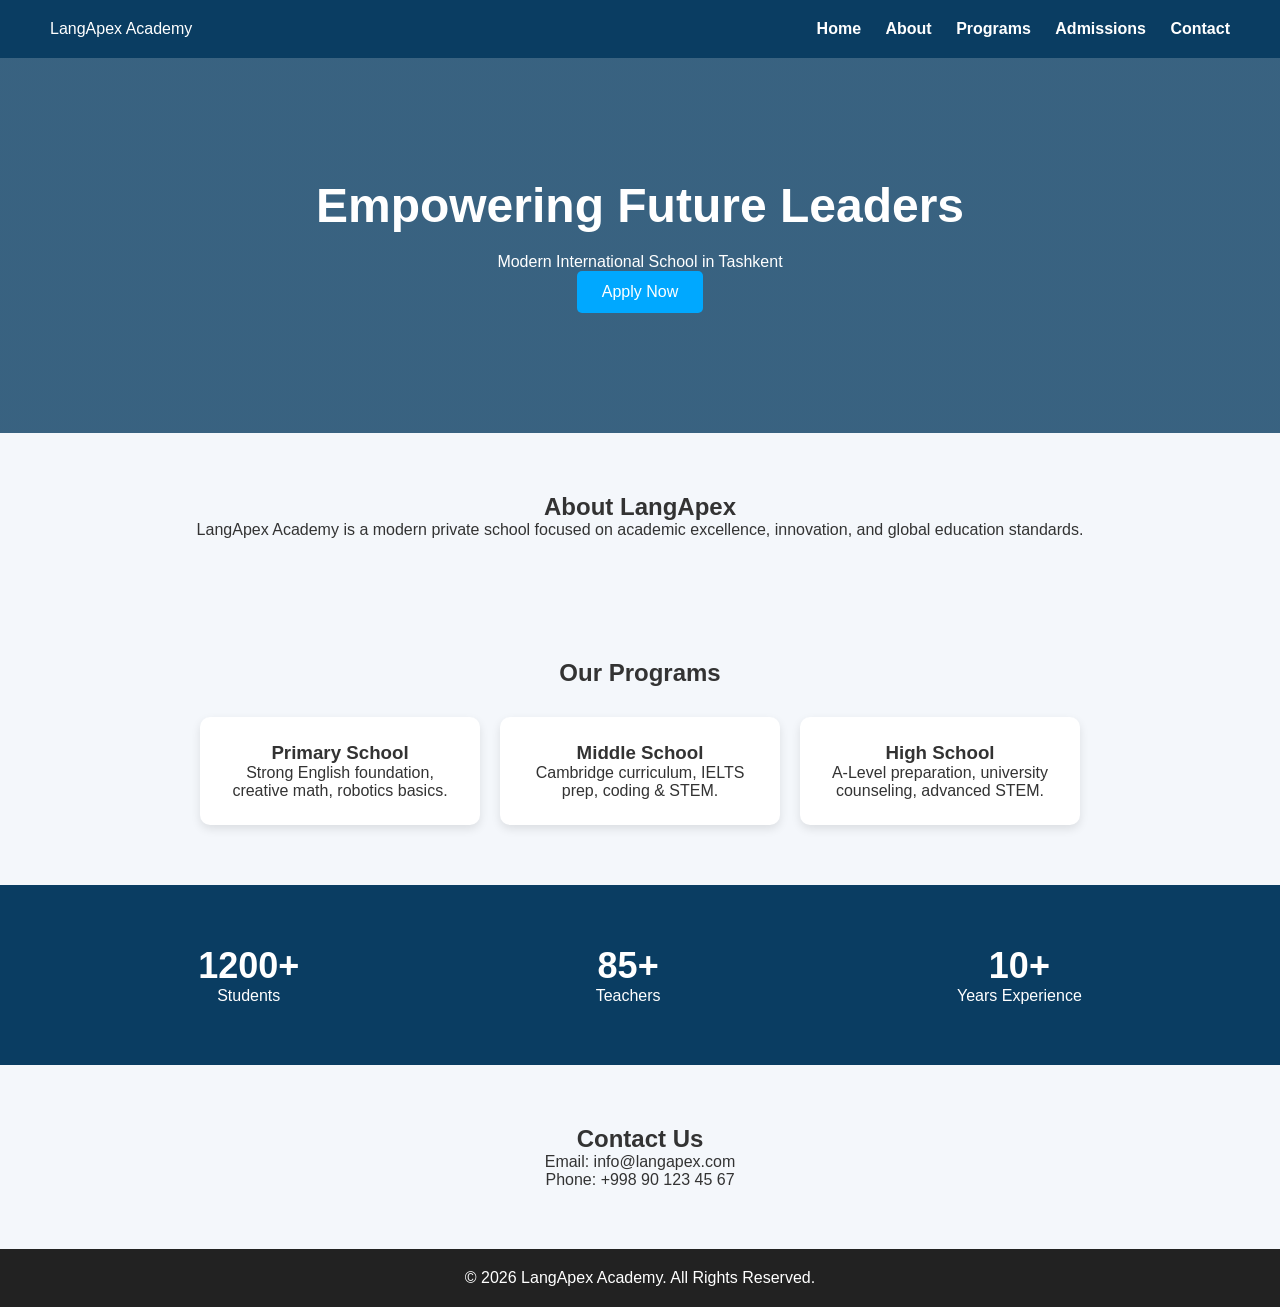
==== index.html @ c0d77ce0 "First website upload" ====
<!DOCTYPE html>
<html lang="en">
<head>
    <meta charset="UTF-8">
    <title>LangApex Academy</title>
    <link rel="stylesheet" href="style.css">
</head>
<body>

    <header>
        <div class="logo">LangApex Academy</div>
        <nav>
            <a href="#">Home</a>
            <a href="#">About</a>
            <a href="#">Programs</a>
            <a href="#">Admissions</a>
            <a href="#">Contact</a>
        </nav>
    </header>

    <section class="hero">
        <h1>Empowering Future Leaders</h1>
        <p>Modern International School in Tashkent</p>
        <button>Apply Now</button>
    </section>

    <section class="about">
        <h2>About LangApex</h2>
        <p>LangApex Academy is a modern private school focused on academic excellence,
        innovation, and global education standards.</p>
    </section>

    <section class="programs">
        <h2>Our Programs</h2>
        <div class="cards">
            <div class="card">
                <h3>Primary School</h3>
                <p>Strong English foundation, creative math, robotics basics.</p>
            </div>
            <div class="card">
                <h3>Middle School</h3>
                <p>Cambridge curriculum, IELTS prep, coding & STEM.</p>
            </div>
            <div class="card">
                <h3>High School</h3>
                <p>A-Level preparation, university counseling, advanced STEM.</p>
            </div>
        </div>
    </section>

    <section class="stats">
        <div class="stat">
            <h3>1200+</h3>
            <p>Students</p>
        </div>
        <div class="stat">
            <h3>85+</h3>
            <p>Teachers</p>
        </div>
        <div class="stat">
            <h3>10+</h3>
            <p>Years Experience</p>
        </div>
    </section>

    <section class="contact">
        <h2>Contact Us</h2>
        <p>Email: info@langapex.com</p>
        <p>Phone: +998 90 123 45 67</p>
    </section>

    <footer>
        <p>© 2026 LangApex Academy. All Rights Reserved.</p>
    </footer>

</body>
</html>
---- style.css ----
* {
    margin: 0;
    padding: 0;
    box-sizing: border-box;
    font-family: Arial, sans-serif;
}

body {
    background: #f4f7fb;
    color: #333;
}

header {
    background: #0a3d62;
    color: white;
    padding: 20px 50px;
    display: flex;
    justify-content: space-between;
    align-items: center;
}

nav a {
    color: white;
    margin-left: 20px;
    text-decoration: none;
    font-weight: bold;
}

nav a:hover {
    color: #00a8ff;
}

.hero {
    background: linear-gradient(rgba(10,61,98,0.8), rgba(10,61,98,0.8)),
    url('https://images.unsplash.com/photo-1523240795612-9a054b0db644');
    background-size: cover;
    background-position: center;
    color: white;
    text-align: center;
    padding: 120px 20px;
}

.hero h1 {
    font-size: 48px;
    margin-bottom: 20px;
}

.hero button {
    padding: 12px 25px;
    font-size: 16px;
    background: #00a8ff;
    border: none;
    color: white;
    cursor: pointer;
    border-radius: 5px;
}

.hero button:hover {
    background: #0097e6;
}

section {
    padding: 60px 50px;
    text-align: center;
}

.programs .cards {
    display: flex;
    justify-content: center;
    gap: 20px;
    margin-top: 30px;
}

.card {
    background: white;
    padding: 25px;
    width: 280px;
    border-radius: 10px;
    box-shadow: 0 4px 10px rgba(0,0,0,0.1);
}

.stats {
    background: #0a3d62;
    color: white;
    display: flex;
    justify-content: space-around;
}

.stat h3 {
    font-size: 36px;
}

footer {
    background: #222;
    color: white;
    text-align: center;
    padding: 20px;
}
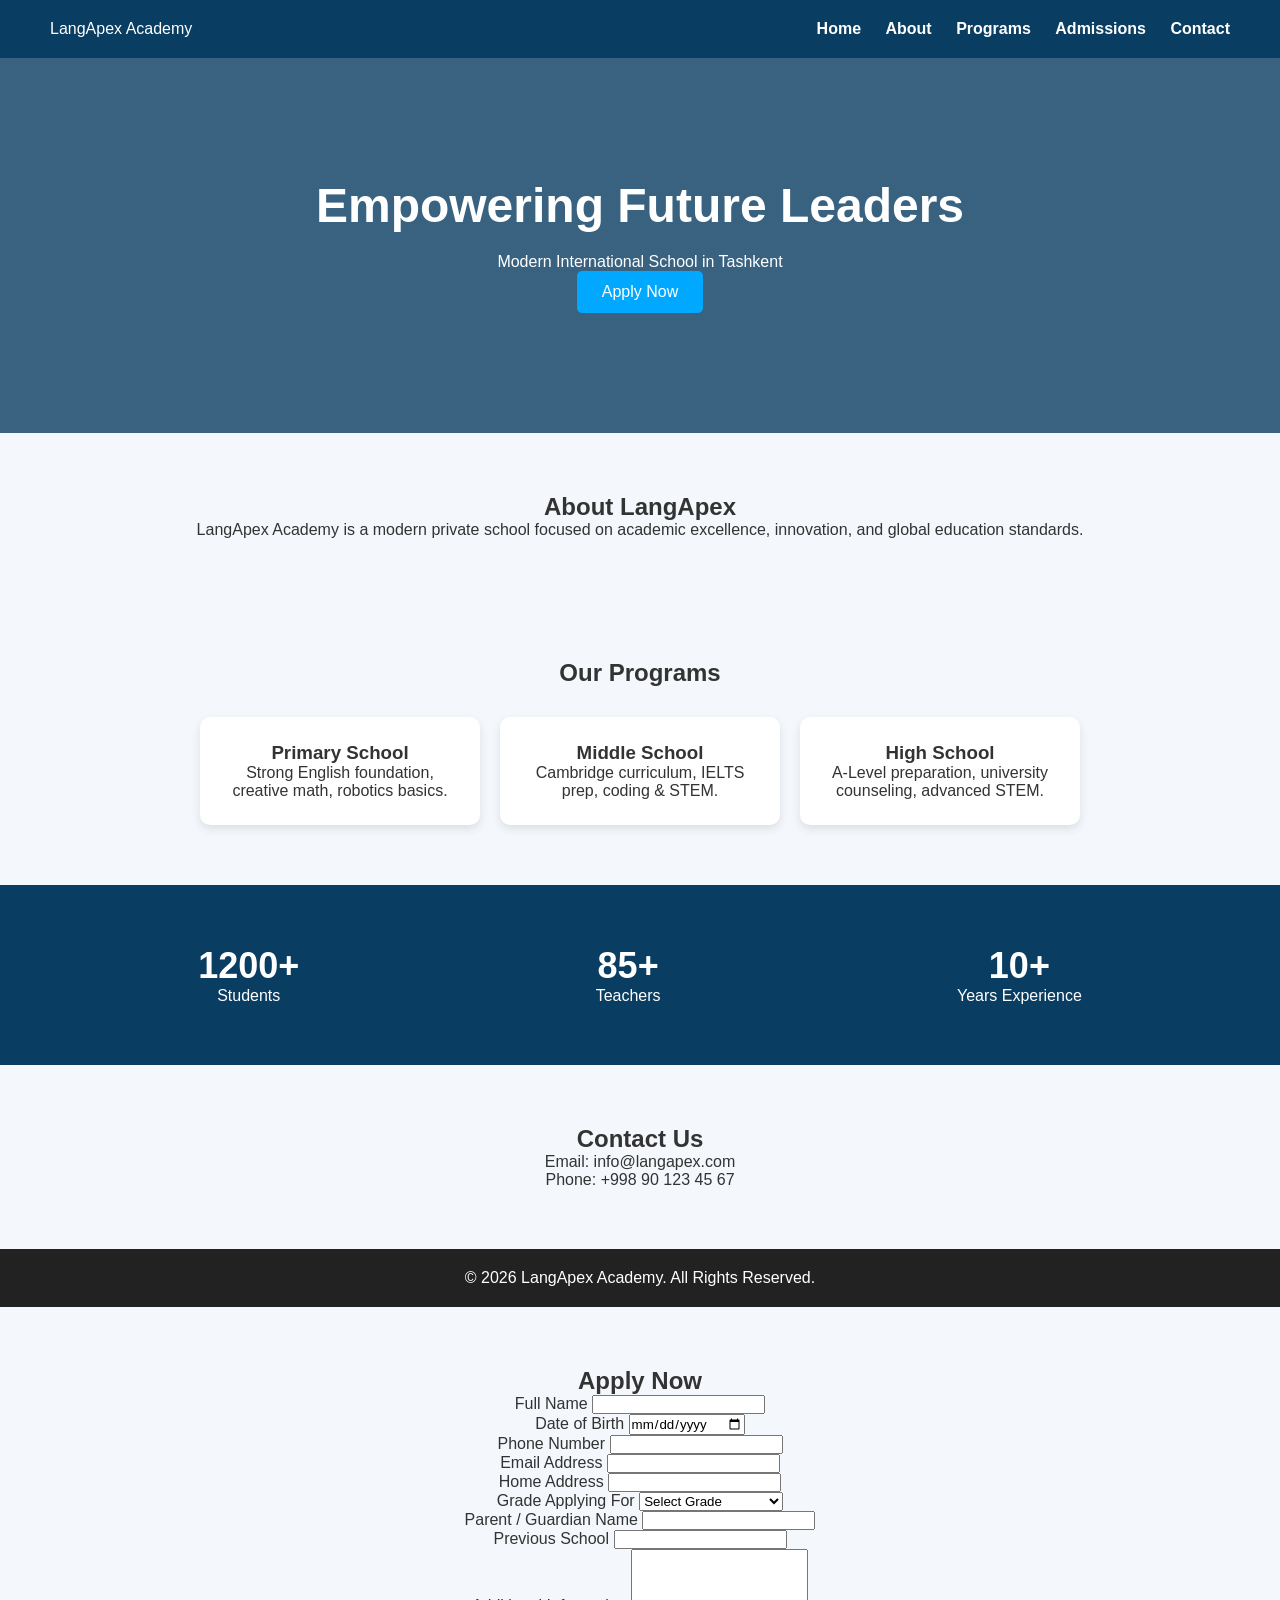
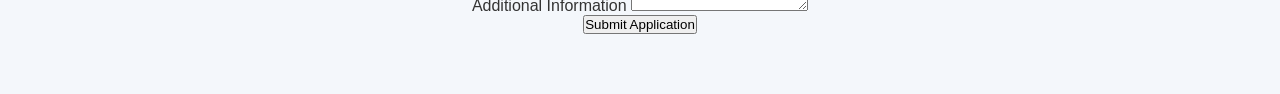
==== commit b2e01791: "Add application form section to index.html Added an application section with a form for submissions." ====
--- a/index.html
+++ b/index.html
@@ -72,6 +72,63 @@
     <footer>
         <p>© 2026 LangApex Academy. All Rights Reserved.</p>
     </footer>
+<section class="application">
+    <h2>Apply Now</h2>
 
+    <form>
+        <div class="form-group">
+            <label>Full Name</label>
+            <input type="text" required>
+        </div>
+
+        <div class="form-group">
+            <label>Date of Birth</label>
+            <input type="date" required>
+        </div>
+
+        <div class="form-group">
+            <label>Phone Number</label>
+            <input type="tel" required>
+        </div>
+
+        <div class="form-group">
+            <label>Email Address</label>
+            <input type="email" required>
+        </div>
+
+        <div class="form-group">
+            <label>Home Address</label>
+            <input type="text" required>
+        </div>
+
+        <div class="form-group">
+            <label>Grade Applying For</label>
+            <select required>
+                <option value="">Select Grade</option>
+                <option>Primary (1–4)</option>
+                <option>Middle (5–9)</option>
+                <option>High School (10–11)</option>
+            </select>
+        </div>
+
+        <div class="form-group">
+            <label>Parent / Guardian Name</label>
+            <input type="text" required>
+        </div>
+
+        <div class="form-group">
+            <label>Previous School</label>
+            <input type="text">
+        </div>
+
+        <div class="form-group">
+            <label>Additional Information</label>
+            <textarea rows="4"></textarea>
+        </div>
+
+        <button type="submit">Submit Application</button>
+    </form>
+</section>
 </body>
-</html>+
+</html>
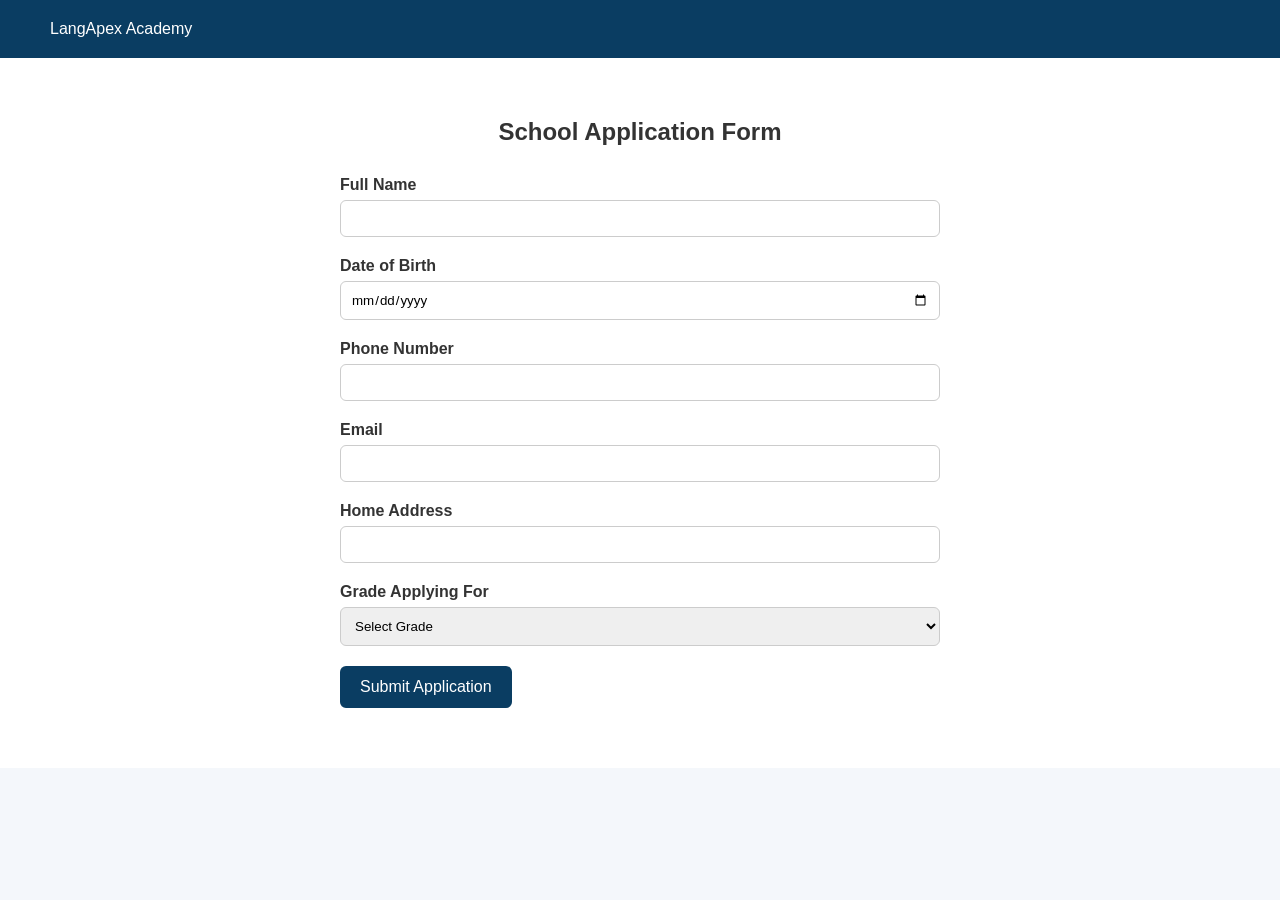
==== commit fc5368a2: "Revise application form with confirmation feature Updated the school application form with confirmat" ====
--- a/index.html
+++ b/index.html
@@ -1,109 +1,48 @@
 <!DOCTYPE html>
 <html lang="en">
 <head>
-    <meta charset="UTF-8">
-    <title>LangApex Academy</title>
-    <link rel="stylesheet" href="style.css">
+<meta charset="UTF-8">
+<title>LangApex Academy</title>
+<link rel="stylesheet" href="style.css">
 </head>
 <body>
 
-    <header>
-        <div class="logo">LangApex Academy</div>
-        <nav>
-            <a href="#">Home</a>
-            <a href="#">About</a>
-            <a href="#">Programs</a>
-            <a href="#">Admissions</a>
-            <a href="#">Contact</a>
-        </nav>
-    </header>
+<header>
+    <div class="logo">LangApex Academy</div>
+</header>
 
-    <section class="hero">
-        <h1>Empowering Future Leaders</h1>
-        <p>Modern International School in Tashkent</p>
-        <button>Apply Now</button>
-    </section>
+<section class="application">
+    <h2>School Application Form</h2>
 
-    <section class="about">
-        <h2>About LangApex</h2>
-        <p>LangApex Academy is a modern private school focused on academic excellence,
-        innovation, and global education standards.</p>
-    </section>
-
-    <section class="programs">
-        <h2>Our Programs</h2>
-        <div class="cards">
-            <div class="card">
-                <h3>Primary School</h3>
-                <p>Strong English foundation, creative math, robotics basics.</p>
-            </div>
-            <div class="card">
-                <h3>Middle School</h3>
-                <p>Cambridge curriculum, IELTS prep, coding & STEM.</p>
-            </div>
-            <div class="card">
-                <h3>High School</h3>
-                <p>A-Level preparation, university counseling, advanced STEM.</p>
-            </div>
-        </div>
-    </section>
-
-    <section class="stats">
-        <div class="stat">
-            <h3>1200+</h3>
-            <p>Students</p>
-        </div>
-        <div class="stat">
-            <h3>85+</h3>
-            <p>Teachers</p>
-        </div>
-        <div class="stat">
-            <h3>10+</h3>
-            <p>Years Experience</p>
-        </div>
-    </section>
-
-    <section class="contact">
-        <h2>Contact Us</h2>
-        <p>Email: info@langapex.com</p>
-        <p>Phone: +998 90 123 45 67</p>
-    </section>
-
-    <footer>
-        <p>© 2026 LangApex Academy. All Rights Reserved.</p>
-    </footer>
-<section class="application">
-    <h2>Apply Now</h2>
-
-    <form>
+    <form id="applyForm">
         <div class="form-group">
             <label>Full Name</label>
-            <input type="text" required>
+            <input type="text" id="fullname" required>
         </div>
 
         <div class="form-group">
             <label>Date of Birth</label>
-            <input type="date" required>
+            <input type="date" id="dob" required>
         </div>
 
         <div class="form-group">
             <label>Phone Number</label>
-            <input type="tel" required>
+            <input type="tel" id="phone" required>
         </div>
 
         <div class="form-group">
-            <label>Email Address</label>
-            <input type="email" required>
+            <label>Email</label>
+            <input type="email" id="email" required>
         </div>
 
         <div class="form-group">
             <label>Home Address</label>
-            <input type="text" required>
+            <input type="text" id="address" required>
         </div>
 
         <div class="form-group">
             <label>Grade Applying For</label>
-            <select required>
+            <select id="grade" required>
                 <option value="">Select Grade</option>
                 <option>Primary (1–4)</option>
                 <option>Middle (5–9)</option>
@@ -111,24 +50,55 @@
             </select>
         </div>
 
-        <div class="form-group">
-            <label>Parent / Guardian Name</label>
-            <input type="text" required>
-        </div>
-
-        <div class="form-group">
-            <label>Previous School</label>
-            <input type="text">
-        </div>
-
-        <div class="form-group">
-            <label>Additional Information</label>
-            <textarea rows="4"></textarea>
-        </div>
-
         <button type="submit">Submit Application</button>
     </form>
+
+    <!-- Confirmation Section -->
+    <div id="confirmation" style="display:none;">
+        <h3>Please Confirm Your Information</h3>
+        <p id="confirmText"></p>
+        <button onclick="finalSubmit()">Confirm Registration</button>
+    </div>
+
+    <!-- Success Message -->
+    <div id="successMessage" style="display:none;">
+        <h2>🎉 Congratulations!</h2>
+        <p>You have successfully registered to LangApex Academy.</p>
+    </div>
+
 </section>
+
+<script>
+document.getElementById("applyForm").addEventListener("submit", function(e){
+    e.preventDefault();
+
+    let name = document.getElementById("fullname").value;
+    let dob = document.getElementById("dob").value;
+    let phone = document.getElementById("phone").value;
+    let email = document.getElementById("email").value;
+    let address = document.getElementById("address").value;
+    let grade = document.getElementById("grade").value;
+
+    let confirmText = `
+        <strong>Full Name:</strong> ${name} <br>
+        <strong>Date of Birth:</strong> ${dob} <br>
+        <strong>Phone:</strong> ${phone} <br>
+        <strong>Email:</strong> ${email} <br>
+        <strong>Address:</strong> ${address} <br>
+        <strong>Grade:</strong> ${grade}
+    `;
+
+    document.getElementById("confirmText").innerHTML = confirmText;
+
+    document.getElementById("applyForm").style.display = "none";
+    document.getElementById("confirmation").style.display = "block";
+});
+
+function finalSubmit(){
+    document.getElementById("confirmation").style.display = "none";
+    document.getElementById("successMessage").style.display = "block";
+}
+</script>
+
 </body>
-
 </html>
--- a/style.css
+++ b/style.css
@@ -95,4 +95,50 @@
     color: white;
     text-align: center;
     padding: 20px;
-}+
+}
+.application {
+    background: #ffffff;
+    padding: 60px 50px;
+}
+
+.application h2 {
+    margin-bottom: 30px;
+}
+
+form {
+    max-width: 600px;
+    margin: auto;
+    text-align: left;
+}
+
+.form-group {
+    margin-bottom: 20px;
+}
+
+label {
+    display: block;
+    margin-bottom: 6px;
+    font-weight: bold;
+}
+
+input, select, textarea {
+    width: 100%;
+    padding: 10px;
+    border-radius: 6px;
+    border: 1px solid #ccc;
+}
+
+button[type="submit"] {
+    background: #0a3d62;
+    color: white;
+    padding: 12px 20px;
+    border: none;
+    cursor: pointer;
+    border-radius: 6px;
+    font-size: 16px;
+}
+
+button[type="submit"]:hover {
+    background: #074172;
+}
